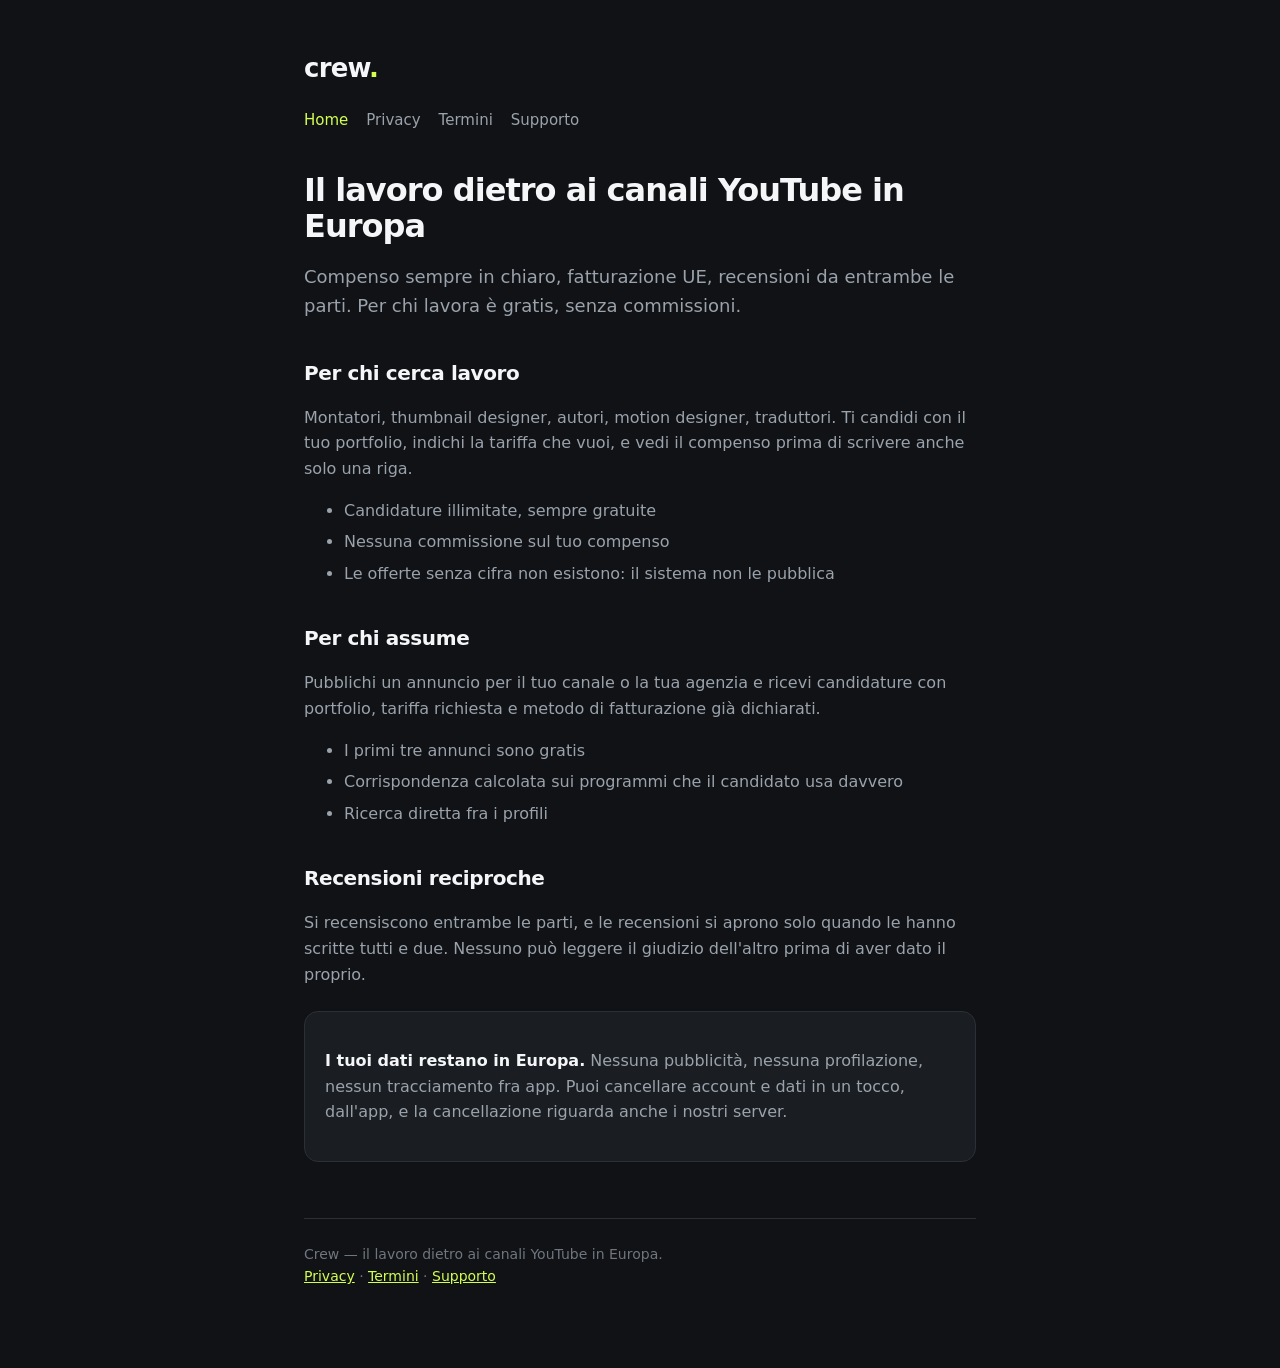
==== index.html @ 18300296 "Add files via upload" ====
<!DOCTYPE html>
<html lang="it">
<head>
<meta charset="utf-8">
<meta name="viewport" content="width=device-width, initial-scale=1">
<title>Crew — Il lavoro dietro ai canali YouTube in Europa</title>
<meta name="description" content="Compenso sempre in chiaro, fatturazione UE, recensioni da entrambe le parti. Per chi lavora è gratis, senza commissioni.">
<link rel="stylesheet" href="style.css">
</head>
<body>
<div class="wrap">

<header>
  <a class="brand" href="index.html">crew<span>.</span></a>
  <nav>
    <a href="index.html" aria-current="page">Home</a>
    <a href="privacy.html">Privacy</a>
    <a href="termini.html">Termini</a>
    <a href="supporto.html">Supporto</a>
  </nav>
</header>

<h1>Il lavoro dietro ai canali YouTube in Europa</h1>
<p style="font-size:18px">Compenso sempre in chiaro, fatturazione UE, recensioni
da entrambe le parti. Per chi lavora è gratis, senza commissioni.</p>

<h2>Per chi cerca lavoro</h2>
<p>Montatori, thumbnail designer, autori, motion designer, traduttori. Ti
candidi con il tuo portfolio, indichi la tariffa che vuoi, e vedi il compenso
prima di scrivere anche solo una riga.</p>
<ul>
  <li>Candidature illimitate, sempre gratuite</li>
  <li>Nessuna commissione sul tuo compenso</li>
  <li>Le offerte senza cifra non esistono: il sistema non le pubblica</li>
</ul>

<h2>Per chi assume</h2>
<p>Pubblichi un annuncio per il tuo canale o la tua agenzia e ricevi
candidature con portfolio, tariffa richiesta e metodo di fatturazione già
dichiarati.</p>
<ul>
  <li>I primi tre annunci sono gratis</li>
  <li>Corrispondenza calcolata sui programmi che il candidato usa davvero</li>
  <li>Ricerca diretta fra i profili</li>
</ul>

<h2>Recensioni reciproche</h2>
<p>Si recensiscono entrambe le parti, e le recensioni si aprono solo quando le
hanno scritte tutti e due. Nessuno può leggere il giudizio dell'altro prima di
aver dato il proprio.</p>

<div class="card">
  <p><strong>I tuoi dati restano in Europa.</strong> Nessuna pubblicità, nessuna
  profilazione, nessun tracciamento fra app. Puoi cancellare account e dati in
  un tocco, dall'app, e la cancellazione riguarda anche i nostri server.</p>
</div>

<footer>
  Crew — il lavoro dietro ai canali YouTube in Europa.<br>
  <a href="privacy.html">Privacy</a> · <a href="termini.html">Termini</a> ·
  <a href="supporto.html">Supporto</a>
</footer>

</div>
</body>
</html>
---- style.css ----
/* Stessa palette dell'app: chi arriva qui dall'App Store deve riconoscere
   subito lo stesso prodotto. */
:root {
  --bg: #101216;
  --surface: #1a1d22;
  --border: #2b3037;
  --text: #f4f6f8;
  --muted: #9aa2ab;
  --dim: #6f767e;
  --lime: #d3ff4f;
}

* { box-sizing: border-box; }

body {
  margin: 0;
  background: var(--bg);
  color: var(--text);
  font-family: system-ui, -apple-system, "Segoe UI", sans-serif;
  line-height: 1.6;
  -webkit-font-smoothing: antialiased;
}

.wrap {
  max-width: 720px;
  margin: 0 auto;
  padding: 48px 24px 80px;
}

header { margin-bottom: 40px; }

.brand {
  font-size: 26px;
  font-weight: 800;
  letter-spacing: -0.03em;
  text-decoration: none;
  color: var(--text);
}
.brand span { color: var(--lime); }

nav { margin-top: 18px; display: flex; gap: 18px; flex-wrap: wrap; }
nav a { color: var(--muted); text-decoration: none; font-size: 15px; }
nav a:hover, nav a[aria-current="page"] { color: var(--lime); }

h1 {
  font-size: 32px;
  font-weight: 800;
  letter-spacing: -0.03em;
  line-height: 1.15;
  margin: 0 0 8px;
}

h2 {
  font-size: 20px;
  font-weight: 700;
  margin: 36px 0 10px;
  letter-spacing: -0.02em;
}

p, li { color: var(--muted); }
li { margin-bottom: 6px; }
strong { color: var(--text); }

.updated {
  font-size: 14px;
  color: var(--dim);
  margin-bottom: 32px;
}

.card {
  background: var(--surface);
  border: 1px solid var(--border);
  border-radius: 14px;
  padding: 20px;
  margin: 24px 0;
}

a { color: var(--lime); }

table { width: 100%; border-collapse: collapse; margin: 16px 0; font-size: 15px; }
th, td { text-align: left; padding: 10px 8px; border-bottom: 1px solid var(--border); vertical-align: top; }
th { color: var(--text); font-weight: 600; }
td { color: var(--muted); }

footer {
  margin-top: 56px;
  padding-top: 24px;
  border-top: 1px solid var(--border);
  color: var(--dim);
  font-size: 14px;
}
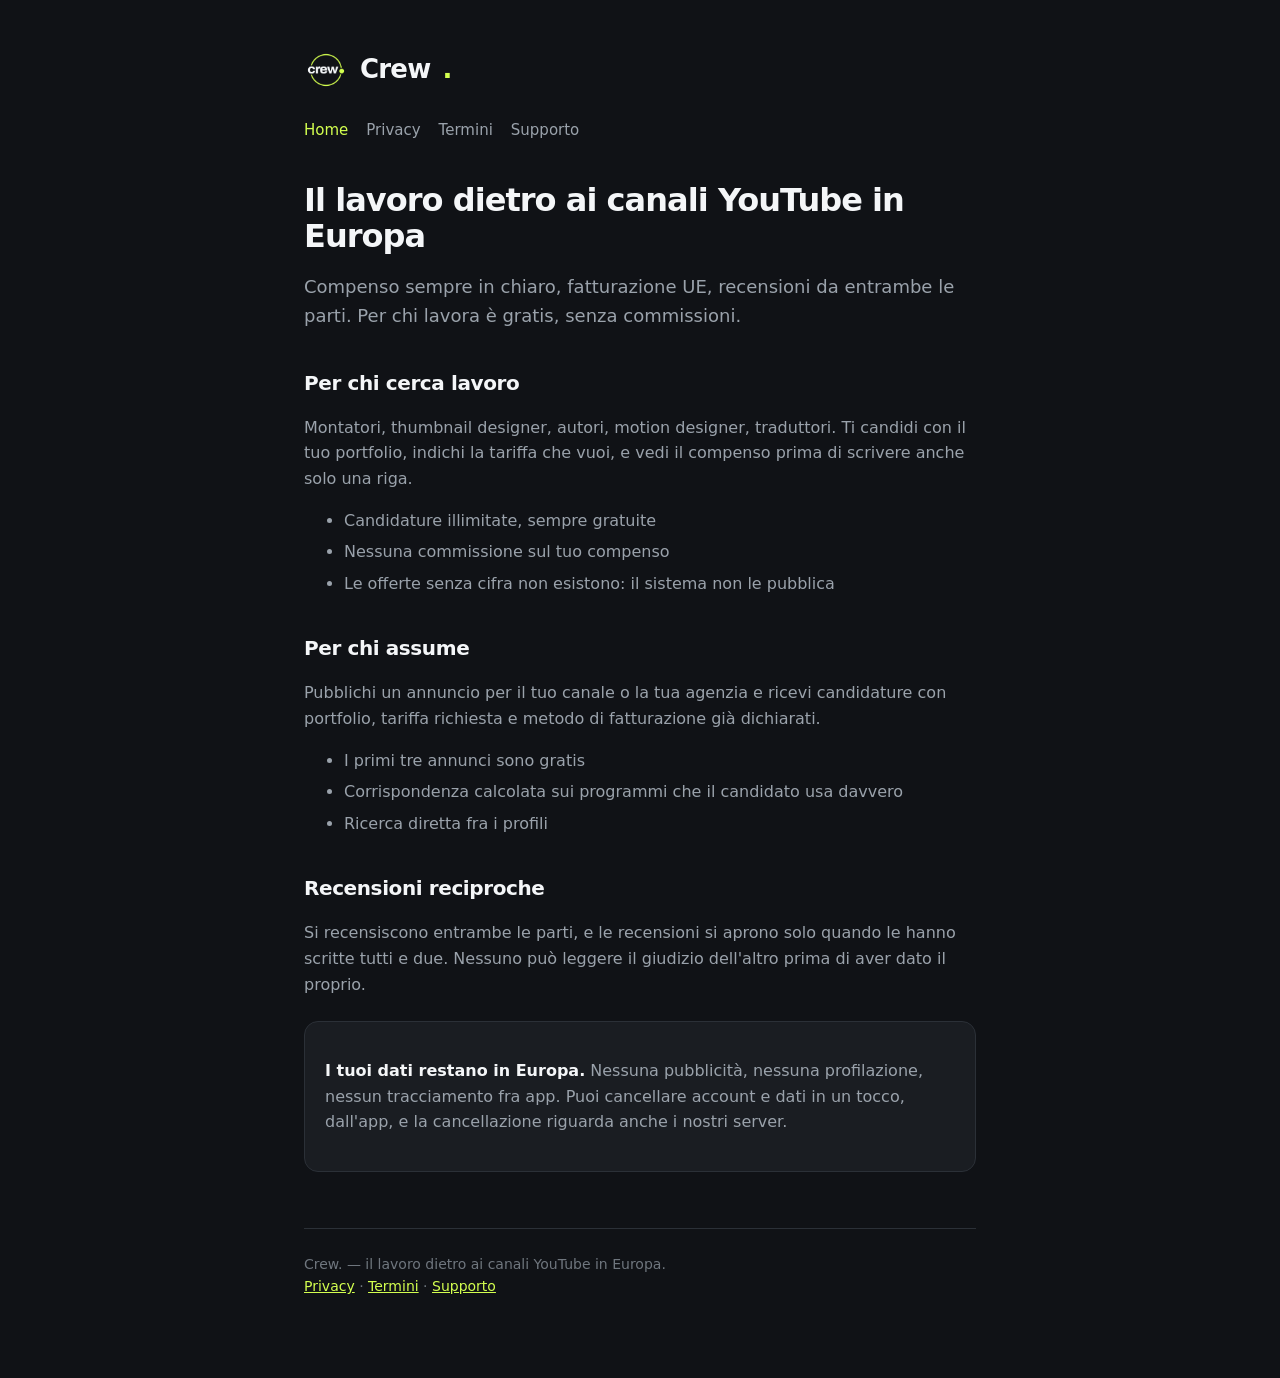
==== commit 591ce4a6: "Add files via upload" ====
--- a/index.html
+++ b/index.html
@@ -3,7 +3,7 @@
 <head>
 <meta charset="utf-8">
 <meta name="viewport" content="width=device-width, initial-scale=1">
-<title>Crew — Il lavoro dietro ai canali YouTube in Europa</title>
+<title>Crew. — Il lavoro dietro ai canali YouTube in Europa</title>
 <meta name="description" content="Compenso sempre in chiaro, fatturazione UE, recensioni da entrambe le parti. Per chi lavora è gratis, senza commissioni.">
 <link rel="stylesheet" href="style.css">
 </head>
@@ -11,7 +11,7 @@
 <div class="wrap">
 
 <header>
-  <a class="brand" href="index.html">crew<span>.</span></a>
+  <a class="brand" href="index.html"><img src="logo.png" alt="">Crew<span>.</span></a>
   <nav>
     <a href="index.html" aria-current="page">Home</a>
     <a href="privacy.html">Privacy</a>
@@ -56,7 +56,7 @@
 </div>
 
 <footer>
-  Crew — il lavoro dietro ai canali YouTube in Europa.<br>
+  Crew. — il lavoro dietro ai canali YouTube in Europa.<br>
   <a href="privacy.html">Privacy</a> · <a href="termini.html">Termini</a> ·
   <a href="supporto.html">Supporto</a>
 </footer>
--- a/style.css
+++ b/style.css
@@ -29,12 +29,24 @@
 
 header { margin-bottom: 40px; }
 
+/* Il marchio: prima l'icona, poi il nome. Google confronta il logo della
+   schermata di consenso con quello del sito per capire che sono la stessa
+   applicazione, e senza icona qui non ha niente da confrontare. */
 .brand {
+  display: inline-flex;
+  align-items: center;
+  gap: 12px;
   font-size: 26px;
   font-weight: 800;
   letter-spacing: -0.03em;
   text-decoration: none;
   color: var(--text);
+}
+.brand img {
+  width: 44px;
+  height: 44px;
+  border-radius: 10px;
+  display: block;
 }
 .brand span { color: var(--lime); }
 
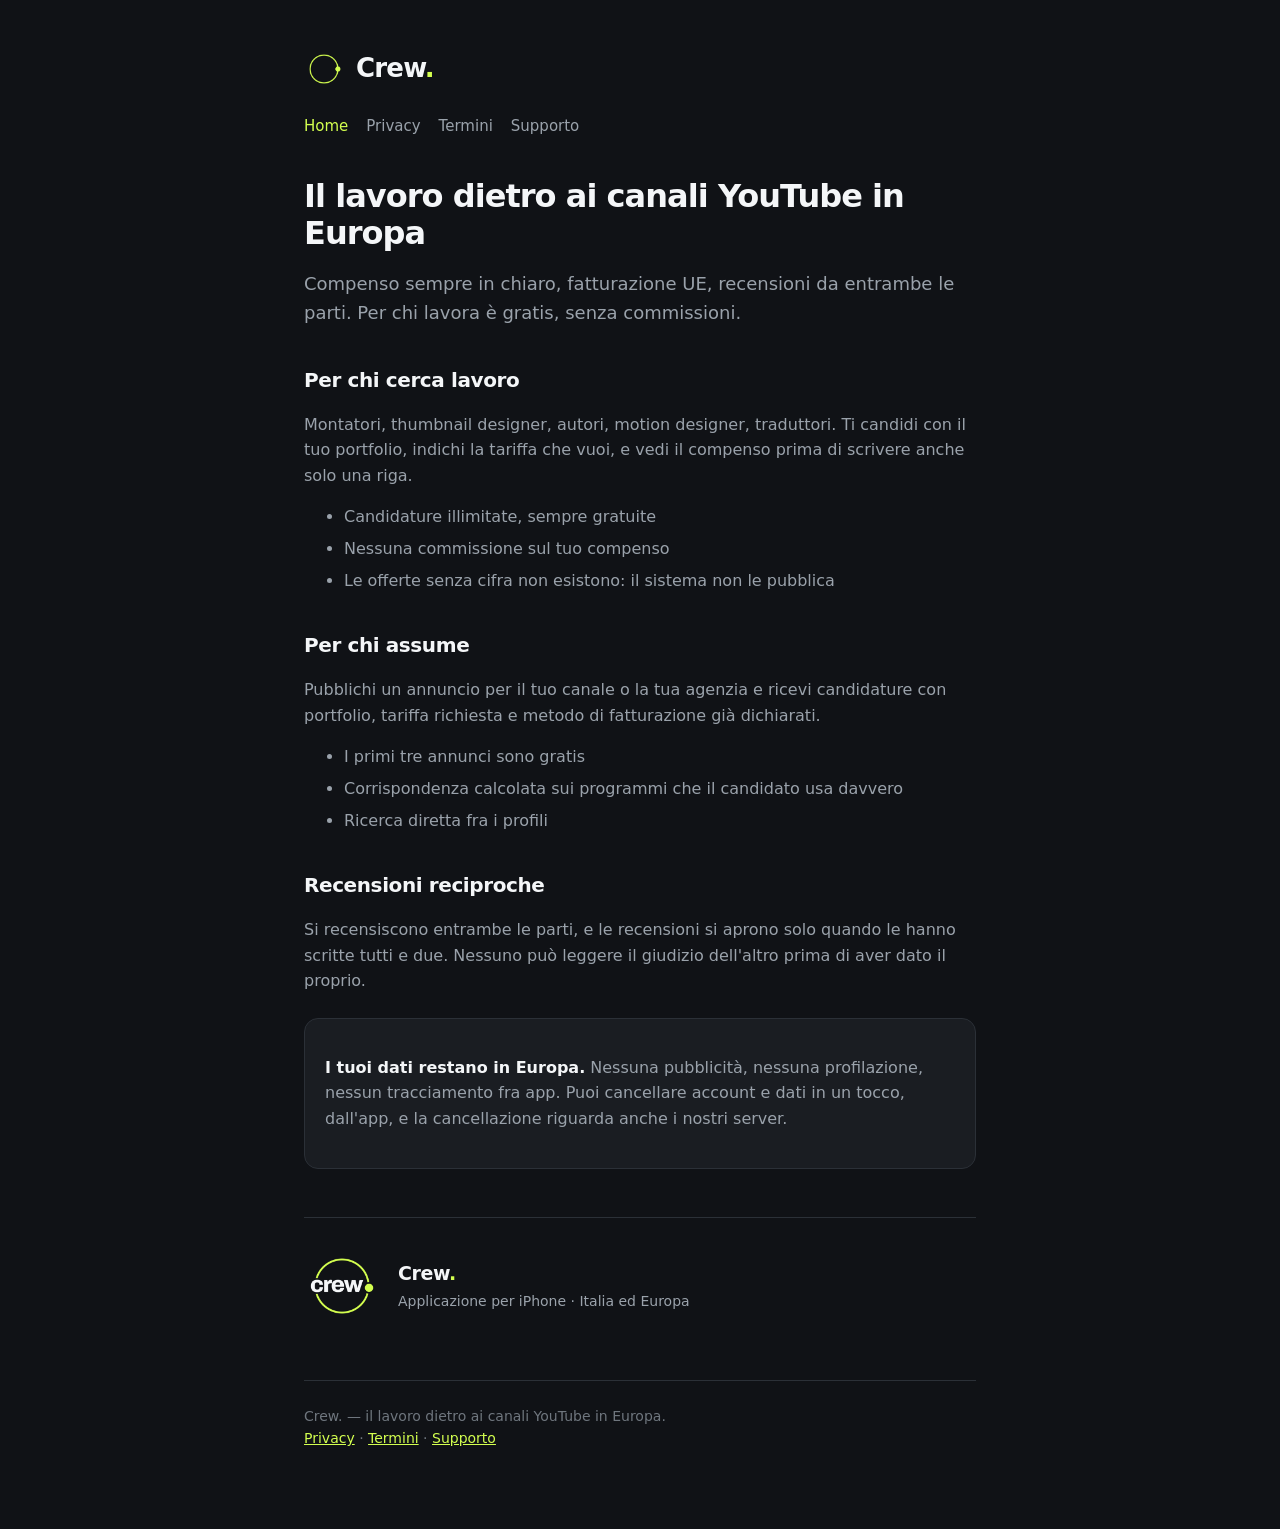
==== commit 533eb068: "Add files via upload" ====
--- a/index.html
+++ b/index.html
@@ -11,7 +11,7 @@
 <div class="wrap">
 
 <header>
-  <a class="brand" href="index.html"><img src="logo.png" alt="">Crew<span>.</span></a>
+  <a class="brand" href="index.html"><img src="mark.png" alt=""><span>Crew<i>.</i></span></a>
   <nav>
     <a href="index.html" aria-current="page">Home</a>
     <a href="privacy.html">Privacy</a>
@@ -55,6 +55,14 @@
   un tocco, dall'app, e la cancellazione riguarda anche i nostri server.</p>
 </div>
 
+<div class="app">
+  <img src="logo.png" alt="Il logo di Crew.">
+  <div>
+    <strong>Crew<em>.</em></strong>
+    <span>Applicazione per iPhone · Italia ed Europa</span>
+  </div>
+</div>
+
 <footer>
   Crew. — il lavoro dietro ai canali YouTube in Europa.<br>
   <a href="privacy.html">Privacy</a> · <a href="termini.html">Termini</a> ·
--- a/style.css
+++ b/style.css
@@ -43,12 +43,35 @@
   color: var(--text);
 }
 .brand img {
-  width: 44px;
-  height: 44px;
-  border-radius: 10px;
+  width: 40px;
+  height: 40px;
+  border-radius: 11px;
   display: block;
 }
-.brand span { color: var(--lime); }
+/* Il nome sta tutto in un elemento solo: se il punto e' un figlio diretto
+   del flex, il `gap` glielo stacca dalla parola e diventa "Crew ·". */
+.brand i { color: var(--lime); font-style: normal; }
+
+/* L'icona vera dell'applicazione, alla fine della pagina. Chi verifica
+   confronta il logo della schermata di consenso con quello del sito: qui
+   ce l'ha davanti, identico, a una misura in cui si legge. */
+.app {
+  display: flex;
+  align-items: center;
+  gap: 18px;
+  margin-top: 48px;
+  padding-top: 30px;
+  border-top: 1px solid var(--border);
+}
+.app img { width: 76px; height: 76px; border-radius: 18px; display: block; }
+.app strong {
+  display: block;
+  font-size: 19px;
+  font-weight: 700;
+  letter-spacing: -0.02em;
+}
+.app em { color: var(--lime); font-style: normal; }
+.app span { color: var(--muted); font-size: 14px; }
 
 nav { margin-top: 18px; display: flex; gap: 18px; flex-wrap: wrap; }
 nav a { color: var(--muted); text-decoration: none; font-size: 15px; }
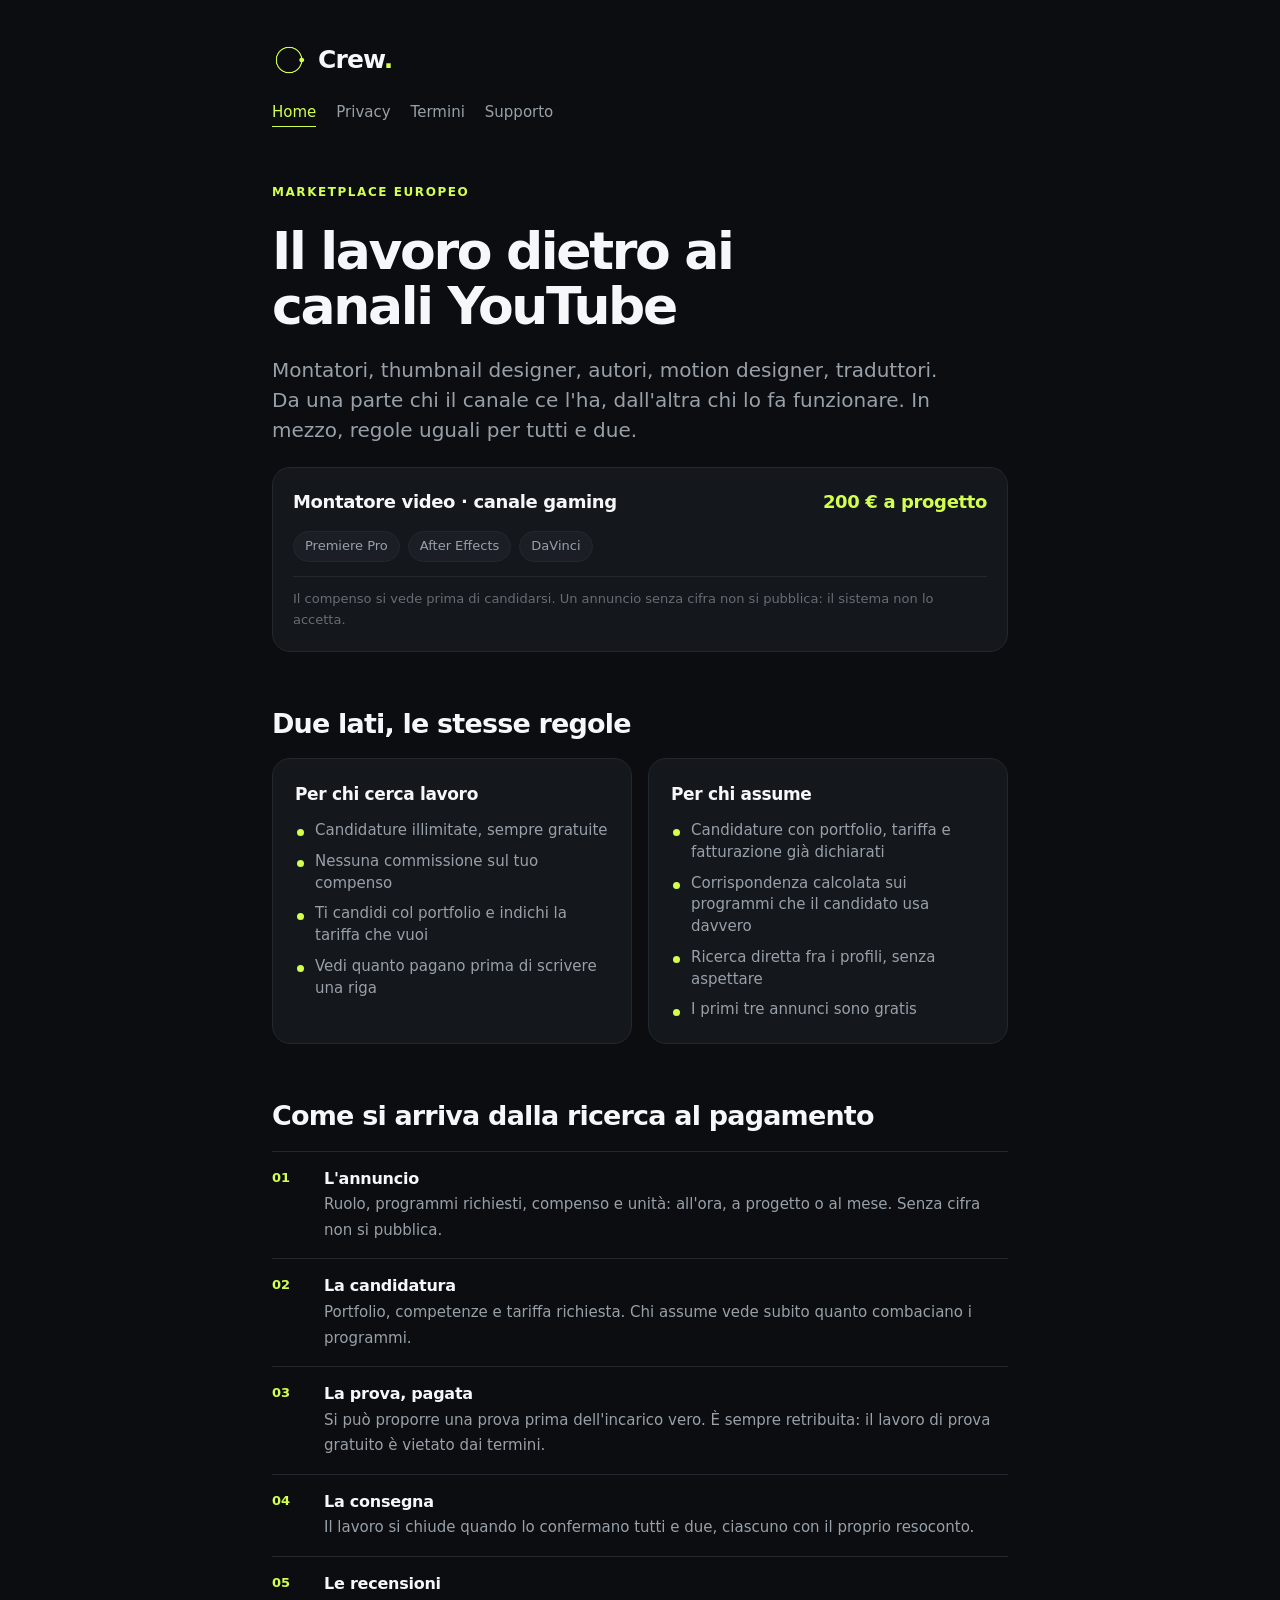
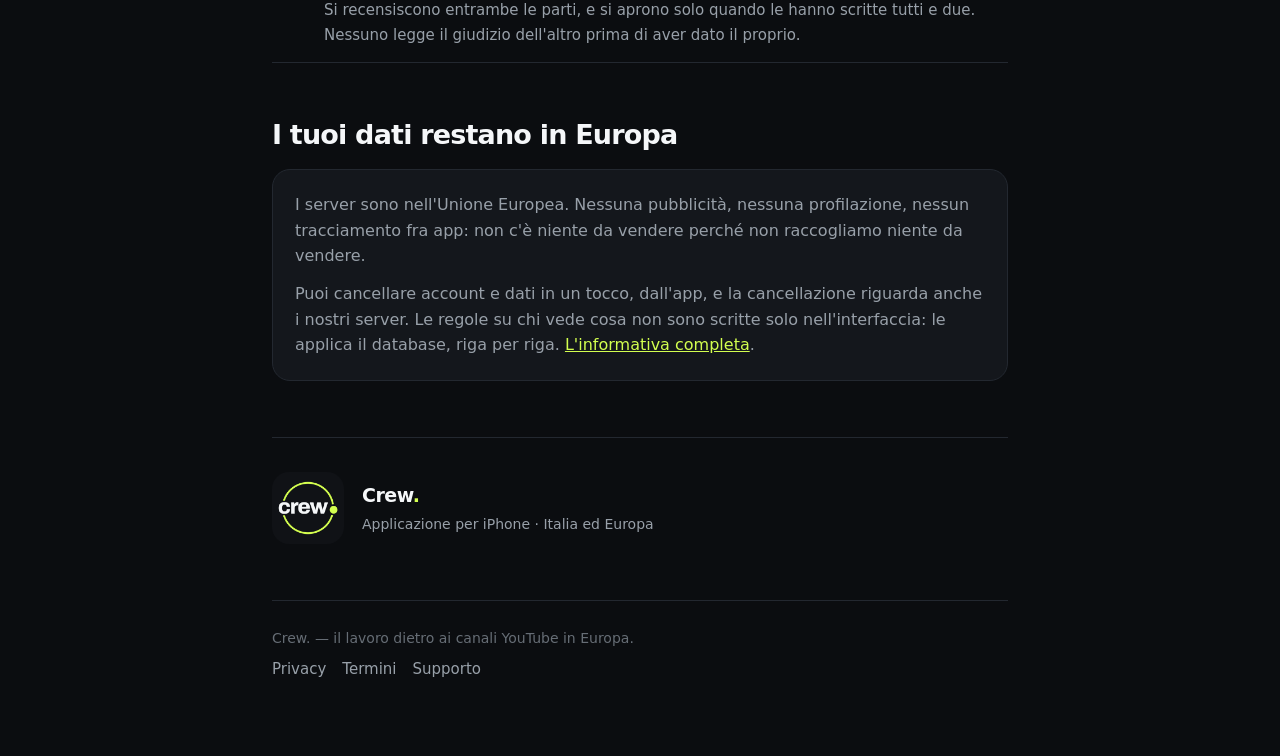
==== commit 908292df: "Add files via upload" ====
--- a/index.html
+++ b/index.html
@@ -4,8 +4,11 @@
 <meta charset="utf-8">
 <meta name="viewport" content="width=device-width, initial-scale=1">
 <title>Crew. — Il lavoro dietro ai canali YouTube in Europa</title>
-<meta name="description" content="Compenso sempre in chiaro, fatturazione UE, recensioni da entrambe le parti. Per chi lavora è gratis, senza commissioni.">
-<link rel="stylesheet" href="style.css">
+<meta name="description" content="Il marketplace europeo fra canali YouTube e professionisti. Compenso sempre in chiaro, fatturazione UE, recensioni da entrambe le parti. Per chi lavora è gratis, senza commissioni.">
+<meta name="theme-color" content="#0b0d10">
+<link rel="icon" href="mark.png">
+<link rel="apple-touch-icon" href="logo.png">
+<link rel="stylesheet" href="style.css?v=3">
 </head>
 <body>
 <div class="wrap">
@@ -20,40 +23,96 @@
   </nav>
 </header>
 
-<h1>Il lavoro dietro ai canali YouTube in Europa</h1>
-<p style="font-size:18px">Compenso sempre in chiaro, fatturazione UE, recensioni
-da entrambe le parti. Per chi lavora è gratis, senza commissioni.</p>
+<div class="apertura">
+  <p class="occhiello">Marketplace europeo</p>
+  <h1>Il lavoro dietro ai canali YouTube</h1>
+  <p class="sommario">Montatori, thumbnail designer, autori, motion designer,
+  traduttori. Da una parte chi il canale ce l'ha, dall'altra chi lo fa
+  funzionare. In mezzo, regole uguali per tutti e due.</p>
 
-<h2>Per chi cerca lavoro</h2>
-<p>Montatori, thumbnail designer, autori, motion designer, traduttori. Ti
-candidi con il tuo portfolio, indichi la tariffa che vuoi, e vedi il compenso
-prima di scrivere anche solo una riga.</p>
-<ul>
-  <li>Candidature illimitate, sempre gratuite</li>
-  <li>Nessuna commissione sul tuo compenso</li>
-  <li>Le offerte senza cifra non esistono: il sistema non le pubblica</li>
-</ul>
+  <div class="annuncio">
+    <div class="riga">
+      <h3>Montatore video · canale gaming</h3>
+      <span class="compenso">200 € a progetto</span>
+    </div>
+    <div class="strumenti">
+      <span>Premiere Pro</span>
+      <span>After Effects</span>
+      <span>DaVinci</span>
+    </div>
+    <footer>Il compenso si vede prima di candidarsi. Un annuncio senza cifra
+    non si pubblica: il sistema non lo accetta.</footer>
+  </div>
+</div>
 
-<h2>Per chi assume</h2>
-<p>Pubblichi un annuncio per il tuo canale o la tua agenzia e ricevi
-candidature con portfolio, tariffa richiesta e metodo di fatturazione già
-dichiarati.</p>
-<ul>
-  <li>I primi tre annunci sono gratis</li>
-  <li>Corrispondenza calcolata sui programmi che il candidato usa davvero</li>
-  <li>Ricerca diretta fra i profili</li>
-</ul>
+<section>
+  <h2>Due lati, le stesse regole</h2>
+  <div class="lati">
+    <div class="lato">
+      <h3>Per chi cerca lavoro</h3>
+      <ul>
+        <li>Candidature illimitate, sempre gratuite</li>
+        <li>Nessuna commissione sul tuo compenso</li>
+        <li>Ti candidi col portfolio e indichi la tariffa che vuoi</li>
+        <li>Vedi quanto pagano prima di scrivere una riga</li>
+      </ul>
+    </div>
+    <div class="lato">
+      <h3>Per chi assume</h3>
+      <ul>
+        <li>Candidature con portfolio, tariffa e fatturazione già dichiarati</li>
+        <li>Corrispondenza calcolata sui programmi che il candidato usa davvero</li>
+        <li>Ricerca diretta fra i profili, senza aspettare</li>
+        <li>I primi tre annunci sono gratis</li>
+      </ul>
+    </div>
+  </div>
+</section>
 
-<h2>Recensioni reciproche</h2>
-<p>Si recensiscono entrambe le parti, e le recensioni si aprono solo quando le
-hanno scritte tutti e due. Nessuno può leggere il giudizio dell'altro prima di
-aver dato il proprio.</p>
+<section>
+  <h2>Come si arriva dalla ricerca al pagamento</h2>
+  <ol class="flusso">
+    <li><b>01</b><div>
+      <strong>L'annuncio</strong>
+      <span>Ruolo, programmi richiesti, compenso e unità: all'ora, a progetto
+      o al mese. Senza cifra non si pubblica.</span>
+    </div></li>
+    <li><b>02</b><div>
+      <strong>La candidatura</strong>
+      <span>Portfolio, competenze e tariffa richiesta. Chi assume vede subito
+      quanto combaciano i programmi.</span>
+    </div></li>
+    <li><b>03</b><div>
+      <strong>La prova, pagata</strong>
+      <span>Si può proporre una prova prima dell'incarico vero. È sempre
+      retribuita: il lavoro di prova gratuito è vietato dai termini.</span>
+    </div></li>
+    <li><b>04</b><div>
+      <strong>La consegna</strong>
+      <span>Il lavoro si chiude quando lo confermano tutti e due, ciascuno
+      con il proprio resoconto.</span>
+    </div></li>
+    <li><b>05</b><div>
+      <strong>Le recensioni</strong>
+      <span>Si recensiscono entrambe le parti, e si aprono solo quando le
+      hanno scritte tutti e due. Nessuno legge il giudizio dell'altro prima
+      di aver dato il proprio.</span>
+    </div></li>
+  </ol>
+</section>
 
-<div class="card">
-  <p><strong>I tuoi dati restano in Europa.</strong> Nessuna pubblicità, nessuna
-  profilazione, nessun tracciamento fra app. Puoi cancellare account e dati in
-  un tocco, dall'app, e la cancellazione riguarda anche i nostri server.</p>
-</div>
+<section>
+  <h2>I tuoi dati restano in Europa</h2>
+  <div class="card">
+    <p>I server sono nell'Unione Europea. Nessuna pubblicità, nessuna
+    profilazione, nessun tracciamento fra app: non c'è niente da vendere
+    perché non raccogliamo niente da vendere.</p>
+    <p>Puoi cancellare account e dati in un tocco, dall'app, e la
+    cancellazione riguarda anche i nostri server. Le regole su chi vede cosa
+    non sono scritte solo nell'interfaccia: le applica il database, riga per
+    riga. <a href="privacy.html">L'informativa completa</a>.</p>
+  </div>
+</section>
 
 <div class="app">
   <img src="logo.png" alt="Il logo di Crew.">
@@ -63,11 +122,14 @@
   </div>
 </div>
 
-<footer>
-  Crew. — il lavoro dietro ai canali YouTube in Europa.<br>
-  <a href="privacy.html">Privacy</a> · <a href="termini.html">Termini</a> ·
-  <a href="supporto.html">Supporto</a>
-</footer>
+<div class="chiusura">
+  <span>Crew. — il lavoro dietro ai canali YouTube in Europa.</span>
+  <nav>
+    <a href="privacy.html">Privacy</a>
+    <a href="termini.html">Termini</a>
+    <a href="supporto.html">Supporto</a>
+  </nav>
+</div>
 
 </div>
 </body>
--- a/style.css
+++ b/style.css
@@ -1,126 +1,319 @@
-/* Stessa palette dell'app: chi arriva qui dall'App Store deve riconoscere
-   subito lo stesso prodotto. */
+/* Crew. — foglio di stile del sito.
+
+   Stessa palette dell'app: chi arriva qui dall'App Store deve riconoscere
+   subito lo stesso prodotto. I grigi tirano appena verso il giallo-verde
+   del marchio invece di essere grigi azzurrini da pannello di controllo:
+   e' una differenza che non si nota da sola, ma tiene insieme la pagina. */
+
 :root {
-  --bg: #101216;
-  --surface: #1a1d22;
-  --border: #2b3037;
-  --text: #f4f6f8;
-  --muted: #9aa2ab;
-  --dim: #6f767e;
-  --lime: #d3ff4f;
+  --ground:  #0b0d10;
+  --surface: #14171c;
+  --raised:  #1b1f25;
+  --line:    #232830;
+  --text:    #f5f7f9;
+  --muted:   #98a0a9;
+  --dim:     #666d75;
+  --lime:    #d3ff4f;
+  --lime-ink:#0b0d10;
+
+  --misura: 780px;
 }
 
 * { box-sizing: border-box; }
 
+html { -webkit-text-size-adjust: 100%; }
+
 body {
   margin: 0;
-  background: var(--bg);
+  background: var(--ground);
   color: var(--text);
-  font-family: system-ui, -apple-system, "Segoe UI", sans-serif;
+  font-family: -apple-system, BlinkMacSystemFont, system-ui, "Segoe UI", sans-serif;
   line-height: 1.6;
   -webkit-font-smoothing: antialiased;
-}
-
+  text-rendering: optimizeLegibility;
+}
+
+/* Il ritmo verticale lo fa il contenitore, non i margini dei singoli
+   elementi: cosi' non ci sono margini che si sommano o si mangiano. */
 .wrap {
-  max-width: 720px;
+  max-width: var(--misura);
   margin: 0 auto;
-  padding: 48px 24px 80px;
-}
-
-header { margin-bottom: 40px; }
-
-/* Il marchio: prima l'icona, poi il nome. Google confronta il logo della
-   schermata di consenso con quello del sito per capire che sono la stessa
-   applicazione, e senza icona qui non ha niente da confrontare. */
+  padding: 40px 22px 72px;
+  display: flex;
+  flex-direction: column;
+  gap: 56px;
+}
+
+/* ---------------------------------------------------------- intestazione */
+
+header {
+  display: flex;
+  flex-direction: column;
+  gap: 20px;
+}
+
 .brand {
   display: inline-flex;
   align-items: center;
   gap: 12px;
-  font-size: 26px;
+  align-self: flex-start;
+  font-size: 25px;
   font-weight: 800;
-  letter-spacing: -0.03em;
+  letter-spacing: -0.035em;
   text-decoration: none;
   color: var(--text);
 }
+/* Il marchio ha lo sfondo trasparente: con un fondo suo si vedeva il
+   quadrato piu' chiaro ritagliato sopra la pagina. */
 .brand img {
-  width: 40px;
-  height: 40px;
-  border-radius: 11px;
+  width: 34px;
+  height: 34px;
   display: block;
 }
-/* Il nome sta tutto in un elemento solo: se il punto e' un figlio diretto
-   del flex, il `gap` glielo stacca dalla parola e diventa "Crew ·". */
+/* Il nome sta tutto dentro un elemento solo: se il punto fosse figlio
+   diretto del flex, il `gap` glielo staccherebbe dalla parola. E il punto
+   e' il marchio, non puo' andarsene per conto suo. */
 .brand i { color: var(--lime); font-style: normal; }
 
-/* L'icona vera dell'applicazione, alla fine della pagina. Chi verifica
-   confronta il logo della schermata di consenso con quello del sito: qui
-   ce l'ha davanti, identico, a una misura in cui si legge. */
+nav { display: flex; gap: 20px; flex-wrap: wrap; }
+nav a {
+  color: var(--muted);
+  text-decoration: none;
+  font-size: 15px;
+  padding-bottom: 2px;
+  border-bottom: 1px solid transparent;
+}
+nav a:hover { color: var(--text); }
+nav a[aria-current="page"] { color: var(--lime); border-bottom-color: var(--lime); }
+
+/* ------------------------------------------------------------- apertura */
+
+.apertura { display: flex; flex-direction: column; gap: 22px; }
+
+.occhiello {
+  font-size: 12px;
+  font-weight: 700;
+  letter-spacing: 0.13em;
+  text-transform: uppercase;
+  color: var(--lime);
+  margin: 0;
+}
+
+h1 {
+  font-size: clamp(34px, 8vw, 52px);
+  font-weight: 800;
+  letter-spacing: -0.045em;
+  line-height: 1.05;
+  text-wrap: balance;
+  margin: 0;
+}
+
+.sommario {
+  font-size: clamp(17px, 4.4vw, 20px);
+  line-height: 1.5;
+  color: var(--muted);
+  max-width: 34em;
+  margin: 0;
+}
+
+/* L'annuncio d'esempio: la promessa del prodotto fatta vedere invece che
+   raccontata. Il compenso e' la prima cosa che si legge, come nell'app. */
+.annuncio {
+  background: var(--surface);
+  border: 1px solid var(--line);
+  border-radius: 18px;
+  padding: 20px;
+  display: flex;
+  flex-direction: column;
+  gap: 14px;
+}
+.annuncio .riga {
+  display: flex;
+  align-items: baseline;
+  justify-content: space-between;
+  gap: 16px;
+  flex-wrap: wrap;
+}
+.annuncio h3 {
+  font-size: 18px;
+  font-weight: 700;
+  letter-spacing: -0.02em;
+  margin: 0;
+  color: var(--text);
+}
+.compenso {
+  font-size: 18px;
+  font-weight: 700;
+  letter-spacing: -0.02em;
+  color: var(--lime);
+  font-variant-numeric: tabular-nums;
+  white-space: nowrap;
+}
+.strumenti { display: flex; gap: 8px; flex-wrap: wrap; }
+.strumenti span {
+  font-size: 13px;
+  color: var(--muted);
+  background: var(--raised);
+  border: 1px solid var(--line);
+  border-radius: 999px;
+  padding: 4px 11px;
+}
+.annuncio footer {
+  all: unset;
+  font-size: 13px;
+  color: var(--dim);
+  border-top: 1px solid var(--line);
+  padding-top: 12px;
+}
+
+/* --------------------------------------------------------------- blocchi */
+
+section { display: flex; flex-direction: column; gap: 18px; }
+
+h2 {
+  font-size: clamp(22px, 5vw, 27px);
+  font-weight: 750;
+  letter-spacing: -0.03em;
+  line-height: 1.2;
+  text-wrap: balance;
+  margin: 0;
+}
+
+h3 { margin: 0; }
+
+p { margin: 0; color: var(--muted); }
+strong { color: var(--text); font-weight: 650; }
+a { color: var(--lime); }
+
+.lati {
+  display: grid;
+  grid-template-columns: repeat(auto-fit, minmax(268px, 1fr));
+  gap: 16px;
+}
+.lato {
+  background: var(--surface);
+  border: 1px solid var(--line);
+  border-radius: 18px;
+  padding: 22px;
+  display: flex;
+  flex-direction: column;
+  gap: 12px;
+}
+.lato h3 {
+  font-size: 17px;
+  font-weight: 700;
+  letter-spacing: -0.02em;
+  color: var(--text);
+}
+.lato ul { margin: 0; padding: 0; list-style: none; display: flex; flex-direction: column; gap: 9px; }
+.lato li {
+  color: var(--muted);
+  font-size: 15px;
+  line-height: 1.45;
+  padding-left: 20px;
+  position: relative;
+}
+.lato li::before {
+  content: "";
+  position: absolute;
+  left: 2px;
+  top: 0.62em;
+  width: 7px;
+  height: 7px;
+  border-radius: 50%;
+  background: var(--lime);
+}
+
+/* I numeri qui contano davvero: e' l'ordine in cui succedono le cose, e
+   saltare un passaggio e' esattamente cio' che i termini vietano. */
+.flusso { margin: 0; padding: 0; list-style: none; display: flex; flex-direction: column; gap: 2px; }
+.flusso li {
+  display: grid;
+  grid-template-columns: 38px 1fr;
+  gap: 14px;
+  align-items: start;
+  padding: 14px 0;
+  border-top: 1px solid var(--line);
+}
+.flusso li:last-child { border-bottom: 1px solid var(--line); }
+.flusso b {
+  font-size: 13px;
+  font-weight: 700;
+  color: var(--lime);
+  font-variant-numeric: tabular-nums;
+  padding-top: 2px;
+}
+.flusso strong { display: block; font-size: 16px; letter-spacing: -0.015em; }
+.flusso span { color: var(--muted); font-size: 15px; line-height: 1.45; }
+
+.card {
+  background: var(--surface);
+  border: 1px solid var(--line);
+  border-radius: 18px;
+  padding: 22px;
+}
+.card p + p { margin-top: 12px; }
+
+/* ------------------------------------------- identita' dell'applicazione */
+
+/* L'icona vera, a una misura in cui si legge. Chi verifica per conto di
+   Google confronta il logo della schermata di consenso con quello del
+   sito: qui ce l'ha davanti, identico. */
 .app {
   display: flex;
   align-items: center;
   gap: 18px;
-  margin-top: 48px;
-  padding-top: 30px;
-  border-top: 1px solid var(--border);
-}
-.app img { width: 76px; height: 76px; border-radius: 18px; display: block; }
-.app strong {
-  display: block;
-  font-size: 19px;
-  font-weight: 700;
-  letter-spacing: -0.02em;
-}
+  padding-top: 34px;
+  border-top: 1px solid var(--line);
+}
+.app img { width: 72px; height: 72px; border-radius: 17px; display: block; flex: none; }
+.app div { display: flex; flex-direction: column; gap: 2px; }
+.app strong { font-size: 19px; font-weight: 750; letter-spacing: -0.025em; }
 .app em { color: var(--lime); font-style: normal; }
 .app span { color: var(--muted); font-size: 14px; }
 
-nav { margin-top: 18px; display: flex; gap: 18px; flex-wrap: wrap; }
-nav a { color: var(--muted); text-decoration: none; font-size: 15px; }
-nav a:hover, nav a[aria-current="page"] { color: var(--lime); }
-
-h1 {
-  font-size: 32px;
-  font-weight: 800;
-  letter-spacing: -0.03em;
-  line-height: 1.15;
-  margin: 0 0 8px;
-}
-
-h2 {
-  font-size: 20px;
-  font-weight: 700;
-  margin: 36px 0 10px;
-  letter-spacing: -0.02em;
-}
-
-p, li { color: var(--muted); }
-li { margin-bottom: 6px; }
-strong { color: var(--text); }
-
-.updated {
-  font-size: 14px;
-  color: var(--dim);
-  margin-bottom: 32px;
-}
-
-.card {
-  background: var(--surface);
-  border: 1px solid var(--border);
-  border-radius: 14px;
-  padding: 20px;
-  margin: 24px 0;
-}
-
-a { color: var(--lime); }
-
-table { width: 100%; border-collapse: collapse; margin: 16px 0; font-size: 15px; }
-th, td { text-align: left; padding: 10px 8px; border-bottom: 1px solid var(--border); vertical-align: top; }
-th { color: var(--text); font-weight: 600; }
+/* ------------------------------------------------- pagine di solo testo */
+
+.updated { font-size: 14px; color: var(--dim); }
+
+/* Nelle pagine legali il testo e' lungo: righe piu' strette si leggono
+   meglio, e le tabelle devono poter scorrere per conto loro invece di
+   allargare la pagina. */
+.testo { display: flex; flex-direction: column; gap: 16px; max-width: 68ch; }
+.testo h2 { margin-top: 18px; }
+.testo ul { margin: 0; padding-left: 22px; display: flex; flex-direction: column; gap: 8px; }
+.testo li { color: var(--muted); }
+
+table { width: 100%; border-collapse: collapse; font-size: 15px; }
+th, td { text-align: left; padding: 11px 10px; border-bottom: 1px solid var(--line); vertical-align: top; }
+th { color: var(--text); font-weight: 650; }
 td { color: var(--muted); }
-
-footer {
-  margin-top: 56px;
-  padding-top: 24px;
-  border-top: 1px solid var(--border);
+/* Su iPhone tre colonne in 330 px diventano illeggibili: meglio che la
+   tabella scorra per conto suo invece di spremersi. */
+.tabella { overflow-x: auto; }
+.tabella table { min-width: 520px; }
+
+code {
+  font-family: ui-monospace, SFMono-Regular, Menlo, monospace;
+  font-size: 0.92em;
+  background: var(--raised);
+  border: 1px solid var(--line);
+  border-radius: 6px;
+  padding: 1px 5px;
+}
+
+/* ---------------------------------------------------------------- fondo */
+
+.chiusura {
+  padding-top: 26px;
+  border-top: 1px solid var(--line);
   color: var(--dim);
   font-size: 14px;
-}
+  display: flex;
+  flex-direction: column;
+  gap: 8px;
+}
+.chiusura nav { gap: 16px; }
+.chiusura a { color: var(--muted); }
+
+:focus-visible { outline: 2px solid var(--lime); outline-offset: 3px; border-radius: 4px; }
